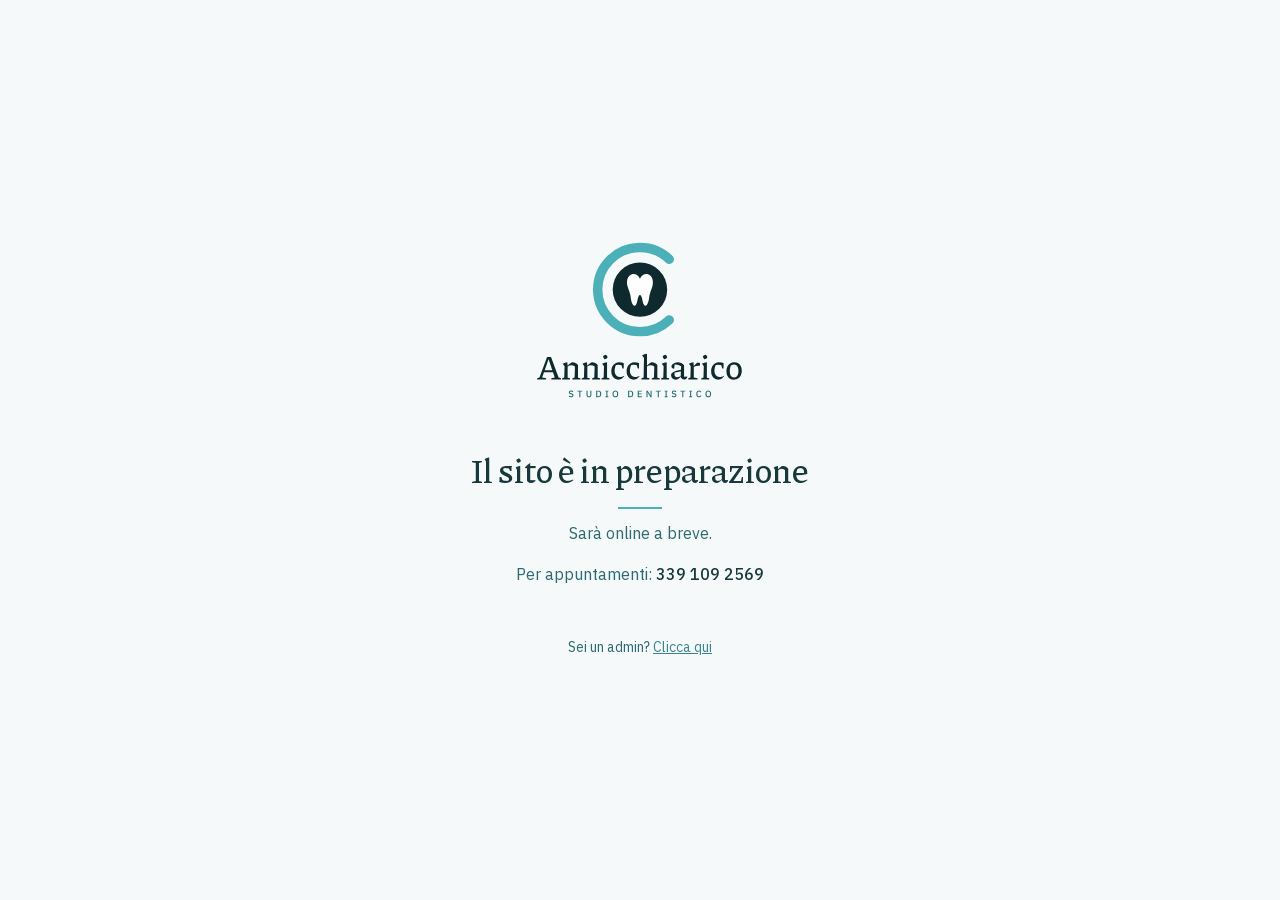
==== in-arrivo/index.html @ 16120950 "fix" ====
<!doctype html>
<html lang="it">
<head>
<meta charset="utf-8">
<meta name="viewport" content="width=device-width, initial-scale=1">
<meta name="robots" content="noindex">
<title>Studio Dentistico Annicchiarico, sito in preparazione</title>
<link rel="icon" href="/img/logo/favicon.svg" type="image/svg+xml">
<link rel="icon" type="image/png" sizes="32x32" href="/img/logo/favicon-32.png">
<link rel="stylesheet" href="/css/fonts.css">
<link rel="stylesheet" href="/in-arrivo/stile.css">
</head>
<body>
<main>
  <img class="logo" src="/img/logo/verticale.svg" alt="Studio Dentistico Annicchiarico">
  <h1>Il sito è in preparazione</h1>
  <p>Sarà online a breve.</p>
  <p class="contact">Per appuntamenti: <a href="tel:+393391092569">339 109 2569</a></p>
  <p class="admin">Sei un admin? <a href="/in-arrivo/accesso.html">Clicca qui</a></p>
</main>
</body>
</html>
---- css/fonts.css ----
/* Caratteri ospitati in locale: zero richieste a Google, quindi
   nessun trasferimento dell'IP del visitatore verso terzi.
   Sono font variabili: un file copre l'intervallo di pesi 400-500,
   e l'asse opsz adatta il disegno alla dimensione da solo.
   Solo sottoinsiemi latin e latin-ext. */

/* IBM Plex Sans — latin-ext */
@font-face {
  font-family: 'IBM Plex Sans';
  font-style: normal;
  font-weight: 400 500;
  font-display: swap;
  src: url(../fonts/ibm-plex-sans-latin-ext.woff2) format('woff2');
  unicode-range: U+0100-02BA, U+02BD-02C5, U+02C7-02CC, U+02CE-02D7, U+02DD-02FF, U+0304, U+0308, U+0329, U+1D00-1DBF, U+1E00-1E9F, U+1EF2-1EFF, U+2020, U+20A0-20AB, U+20AD-20C0, U+2113, U+2C60-2C7F, U+A720-A7FF;
}

/* IBM Plex Sans — latin */
@font-face {
  font-family: 'IBM Plex Sans';
  font-style: normal;
  font-weight: 400 500;
  font-display: swap;
  src: url(../fonts/ibm-plex-sans-latin.woff2) format('woff2');
  unicode-range: U+0000-00FF, U+0131, U+0152-0153, U+02BB-02BC, U+02C6, U+02DA, U+02DC, U+0304, U+0308, U+0329, U+2000-206F, U+20AC, U+2122, U+2191, U+2193, U+2212, U+2215, U+FEFF, U+FFFD;
}

/* Piazzolla — latin-ext */
@font-face {
  font-family: 'Piazzolla';
  font-style: normal;
  font-weight: 400 500;
  font-display: swap;
  src: url(../fonts/piazzolla-latin-ext.woff2) format('woff2');
  unicode-range: U+0100-02BA, U+02BD-02C5, U+02C7-02CC, U+02CE-02D7, U+02DD-02FF, U+0304, U+0308, U+0329, U+1D00-1DBF, U+1E00-1E9F, U+1EF2-1EFF, U+2020, U+20A0-20AB, U+20AD-20C0, U+2113, U+2C60-2C7F, U+A720-A7FF;
}

/* Piazzolla — latin */
@font-face {
  font-family: 'Piazzolla';
  font-style: normal;
  font-weight: 400 500;
  font-display: swap;
  src: url(../fonts/piazzolla-latin.woff2) format('woff2');
  unicode-range: U+0000-00FF, U+0131, U+0152-0153, U+02BB-02BC, U+02C6, U+02DA, U+02DC, U+0304, U+0308, U+0329, U+2000-206F, U+20AC, U+2122, U+2191, U+2193, U+2212, U+2215, U+FEFF, U+FFFD;
}
---- in-arrivo/stile.css ----
:root {
  --teal: #4cb0b8;
  --teal-dark: #39868d;
  --teal-deep: #17393c;
  --teal-text: #2b6a70;
  --paper: #f6f9f9;
}

* { box-sizing: border-box; }

html, body { height: 100%; }

body {
  margin: 0;
  display: grid;
  place-items: center;
  padding: 2rem 1.25rem;
  background: var(--paper);
  color: var(--teal-deep);
  font: 400 1rem/1.6 'IBM Plex Sans', system-ui, sans-serif;
  text-align: center;
}

main {
  width: 100%;
  max-width: 30rem;
  animation: rise 0.7s cubic-bezier(0.2, 0.7, 0.2, 1) both;
}

.logo { width: min(15rem, 70%); height: auto; margin: 0 auto 2.25rem; display: block; }

h1 {
  font-family: 'Piazzolla', Georgia, serif;
  font-weight: 500;
  font-size: clamp(1.6rem, 5vw, 2.1rem);
  line-height: 1.2;
  margin: 0 0 0.75rem;
}

h1::after {
  content: "";
  display: block;
  width: 2.75rem;
  height: 2px;
  margin: 1rem auto 0;
  background: var(--teal);
}

p { margin: 0 0 1rem; color: var(--teal-text); }

a { color: var(--teal-dark); }

.contact a { color: var(--teal-deep); font-weight: 500; text-decoration: none; }

.admin {
  margin-top: 3rem;
  font-size: 0.875rem;
  color: var(--teal-text);
}

form { display: grid; gap: 0.75rem; margin-top: 1.5rem; text-align: left; }

label { font-size: 0.875rem; font-weight: 500; }

input {
  font: inherit;
  width: 100%;
  padding: 0.8rem 0.9rem;
  border: 1px solid #c6d8d9;
  border-radius: 4px;
  background: #fff;
  color: var(--teal-deep);
}

input:focus-visible,
button:focus-visible,
a:focus-visible { outline: 2px solid var(--teal); outline-offset: 2px; }

button {
  font: inherit;
  font-weight: 500;
  padding: 0.85rem 1rem;
  border: 0;
  border-radius: 4px;
  background: var(--teal-deep);
  color: #fff;
  cursor: pointer;
}

button:hover { background: var(--teal-dark); }

.error {
  margin: 0;
  padding: 0.6rem 0.8rem;
  border-radius: 4px;
  background: #fbeaea;
  color: #8a2c2c;
  font-size: 0.9rem;
}

.back { display: inline-block; margin-top: 1.5rem; font-size: 0.875rem; }

@keyframes rise {
  from { opacity: 0; transform: translateY(10px); }
  to { opacity: 1; transform: none; }
}

@media (prefers-reduced-motion: reduce) {
  main { animation: none; }
}
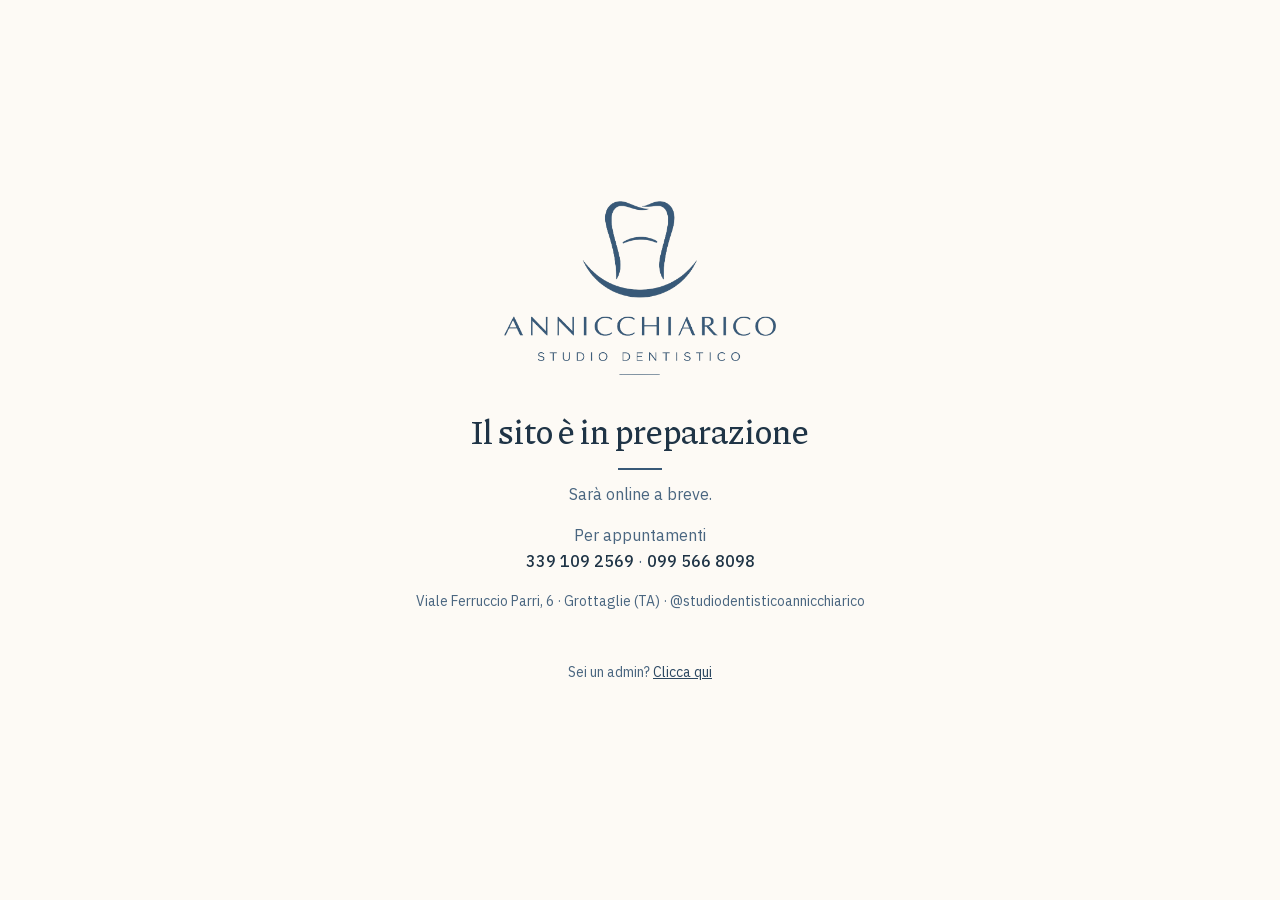
==== commit 1646e4da: "seo integrations" ====
--- a/in-arrivo/index.html
+++ b/in-arrivo/index.html
@@ -5,17 +5,19 @@
 <meta name="viewport" content="width=device-width, initial-scale=1">
 <meta name="robots" content="noindex">
 <title>Studio Dentistico Annicchiarico, sito in preparazione</title>
-<link rel="icon" href="/img/logo/favicon.svg" type="image/svg+xml">
 <link rel="icon" type="image/png" sizes="32x32" href="/img/logo/favicon-32.png">
+<link rel="apple-touch-icon" href="/img/logo/apple-touch.png">
+<meta name="theme-color" content="#FDFAF5">
 <link rel="stylesheet" href="/css/fonts.css">
 <link rel="stylesheet" href="/in-arrivo/stile.css">
 </head>
 <body>
 <main>
-  <img class="logo" src="/img/logo/verticale.svg" alt="Studio Dentistico Annicchiarico">
+  <img class="logo" src="/img/logo/logo-verticale-blu.png" alt="Studio Dentistico Annicchiarico" width="929" height="596">
   <h1>Il sito è in preparazione</h1>
   <p>Sarà online a breve.</p>
-  <p class="contact">Per appuntamenti: <a href="tel:+393391092569">339 109 2569</a></p>
+  <p class="contact">Per appuntamenti<br><a href="tel:+393391092569">339 109 2569</a> · <a href="tel:+390995668098">099 566 8098</a></p>
+  <p class="contact-sub">Viale Ferruccio Parri, 6 · Grottaglie (TA) · <a href="https://www.instagram.com/studiodentisticoannicchiarico/" target="_blank" rel="noopener">@studiodentisticoannicchiarico</a></p>
   <p class="admin">Sei un admin? <a href="/in-arrivo/accesso.html">Clicca qui</a></p>
 </main>
 </body>
--- a/in-arrivo/stile.css
+++ b/in-arrivo/stile.css
@@ -1,9 +1,10 @@
 :root {
-  --teal: #4cb0b8;
-  --teal-dark: #39868d;
-  --teal-deep: #17393c;
-  --teal-text: #2b6a70;
-  --paper: #f6f9f9;
+  /* colori del logo: blu #385978 su crema #FDFAF5 */
+  --blu: #385978;
+  --blu-medio: #2c4862;
+  --blu-scuro: #1f3446;
+  --blu-testo: #4a6680;
+  --paper: #fdfaf5;
 }
 
 * { box-sizing: border-box; }
@@ -16,7 +17,7 @@
   place-items: center;
   padding: 2rem 1.25rem;
   background: var(--paper);
-  color: var(--teal-deep);
+  color: var(--blu-scuro);
   font: 400 1rem/1.6 'IBM Plex Sans', system-ui, sans-serif;
   text-align: center;
 }
@@ -27,7 +28,7 @@
   animation: rise 0.7s cubic-bezier(0.2, 0.7, 0.2, 1) both;
 }
 
-.logo { width: min(15rem, 70%); height: auto; margin: 0 auto 2.25rem; display: block; }
+.logo { width: min(17rem, 75%); height: auto; margin: 0 auto 2.25rem; display: block; }
 
 h1 {
   font-family: 'Piazzolla', Georgia, serif;
@@ -43,19 +44,22 @@
   width: 2.75rem;
   height: 2px;
   margin: 1rem auto 0;
-  background: var(--teal);
+  background: var(--blu);
 }
 
-p { margin: 0 0 1rem; color: var(--teal-text); }
+p { margin: 0 0 1rem; color: var(--blu-testo); }
 
-a { color: var(--teal-dark); }
+a { color: var(--blu-medio); }
 
-.contact a { color: var(--teal-deep); font-weight: 500; text-decoration: none; }
+.contact-sub { font-size: 0.875rem; }
+.contact-sub a { color: inherit; text-decoration: none; }
+
+.contact a { color: var(--blu-scuro); font-weight: 500; text-decoration: none; }
 
 .admin {
   margin-top: 3rem;
   font-size: 0.875rem;
-  color: var(--teal-text);
+  color: var(--blu-testo);
 }
 
 form { display: grid; gap: 0.75rem; margin-top: 1.5rem; text-align: left; }
@@ -66,15 +70,15 @@
   font: inherit;
   width: 100%;
   padding: 0.8rem 0.9rem;
-  border: 1px solid #c6d8d9;
+  border: 1px solid #d3dce5;
   border-radius: 4px;
   background: #fff;
-  color: var(--teal-deep);
+  color: var(--blu-scuro);
 }
 
 input:focus-visible,
 button:focus-visible,
-a:focus-visible { outline: 2px solid var(--teal); outline-offset: 2px; }
+a:focus-visible { outline: 2px solid var(--blu); outline-offset: 2px; }
 
 button {
   font: inherit;
@@ -82,12 +86,12 @@
   padding: 0.85rem 1rem;
   border: 0;
   border-radius: 4px;
-  background: var(--teal-deep);
+  background: var(--blu-scuro);
   color: #fff;
   cursor: pointer;
 }
 
-button:hover { background: var(--teal-dark); }
+button:hover { background: var(--blu-medio); }
 
 .error {
   margin: 0;
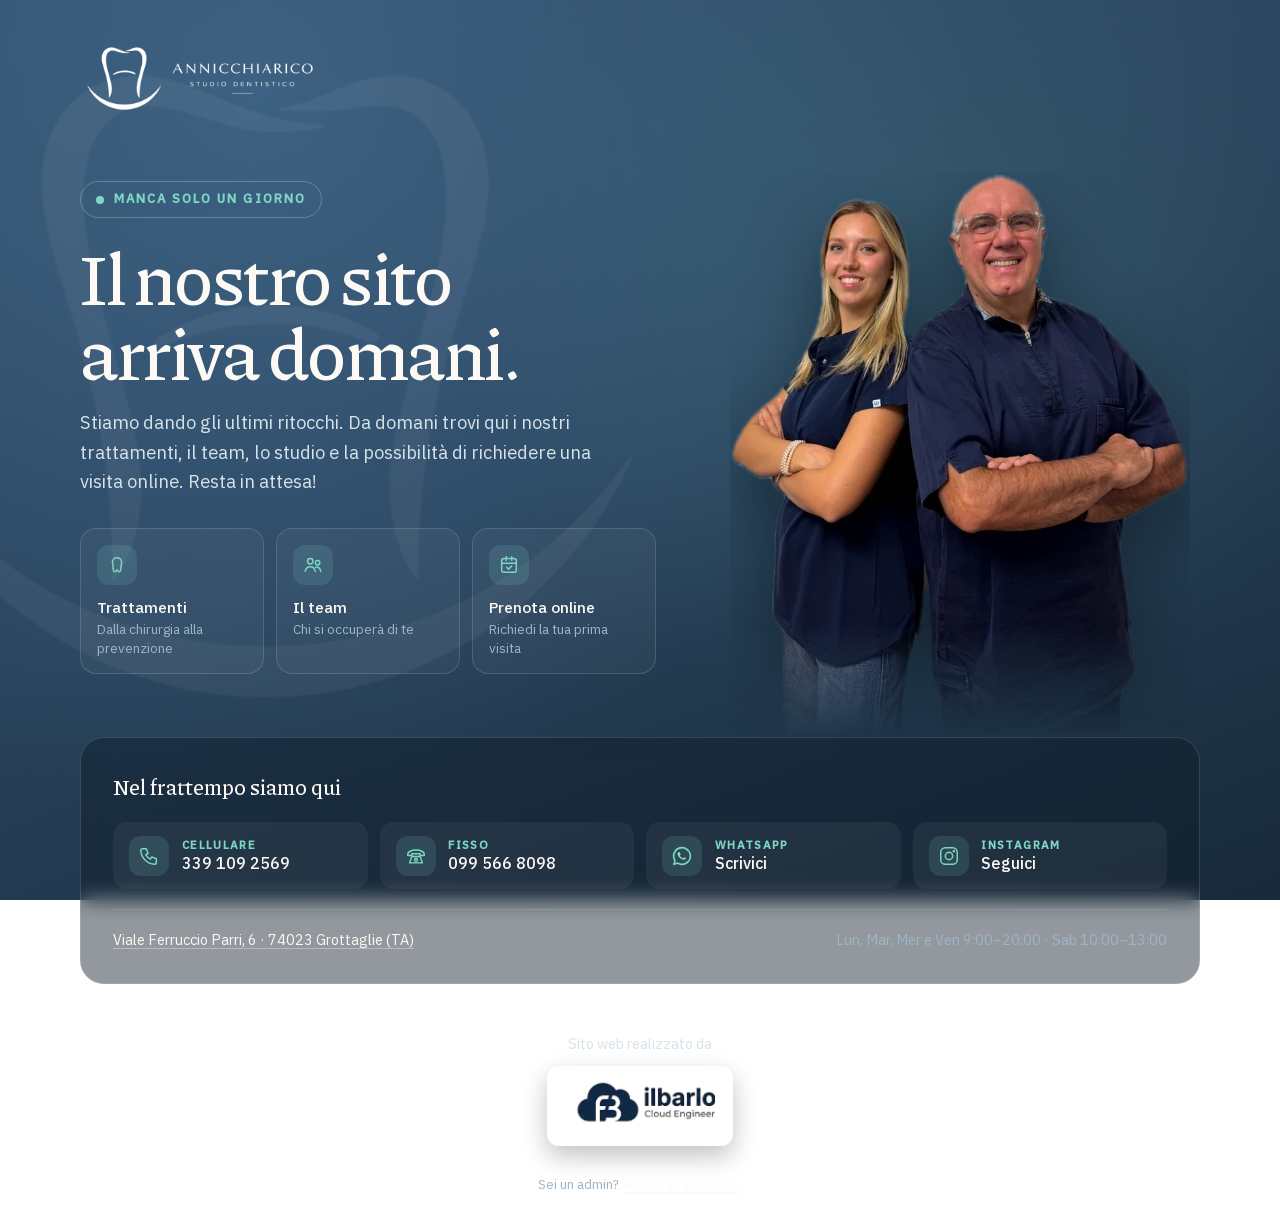
==== commit 1a1072b6: "final version, waiting for production" ====
--- a/in-arrivo/index.html
+++ b/in-arrivo/index.html
@@ -4,21 +4,89 @@
 <meta charset="utf-8">
 <meta name="viewport" content="width=device-width, initial-scale=1">
 <meta name="robots" content="noindex">
-<title>Studio Dentistico Annicchiarico, sito in preparazione</title>
+<title>Studio Dentistico Annicchiarico, il sito arriva domani</title>
+<meta name="description" content="Il nuovo sito dello Studio Dentistico Annicchiarico di Grottaglie sarà online da domani. Per appuntamenti: 339 109 2569 · 099 566 8098.">
 <link rel="icon" type="image/png" sizes="32x32" href="/img/logo/favicon-32.png">
 <link rel="apple-touch-icon" href="/img/logo/apple-touch.png">
-<meta name="theme-color" content="#FDFAF5">
+<meta name="theme-color" content="#28425b">
+<link rel="preload" href="/fonts/piazzolla-latin.woff2" as="font" type="font/woff2" crossorigin>
 <link rel="stylesheet" href="/css/fonts.css">
-<link rel="stylesheet" href="/in-arrivo/stile.css">
+<link rel="stylesheet" href="/in-arrivo/attesa.css?v=2">
 </head>
 <body>
-<main>
-  <img class="logo" src="/img/logo/logo-verticale-blu.png" alt="Studio Dentistico Annicchiarico" width="929" height="596">
-  <h1>Il sito è in preparazione</h1>
-  <p>Sarà online a breve.</p>
-  <p class="contact">Per appuntamenti<br><a href="tel:+393391092569">339 109 2569</a> · <a href="tel:+390995668098">099 566 8098</a></p>
-  <p class="contact-sub">Viale Ferruccio Parri, 6 · Grottaglie (TA) · <a href="https://www.instagram.com/studiodentisticoannicchiarico/" target="_blank" rel="noopener">@studiodentisticoannicchiarico</a></p>
-  <p class="admin">Sei un admin? <a href="/in-arrivo/accesso.html">Clicca qui</a></p>
+
+<main class="attesa">
+  <div class="wrap">
+    <header class="top">
+      <img class="logo" src="/img/logo/logo-orizzontale-bianco.png" alt="Studio Dentistico Annicchiarico" width="1304" height="420">
+    </header>
+
+    <section class="hero">
+      <div class="testo">
+        <p class="eyebrow"><span class="dot" aria-hidden="true"></span>Manca solo un giorno</p>
+        <h1>Il nostro sito arriva&nbsp;domani.</h1>
+        <p class="lede">Stiamo dando gli ultimi ritocchi. Da domani trovi qui i nostri trattamenti, il team, lo studio e la possibilità di richiedere una visita online. Resta in attesa!</p>
+
+        <ul class="presto" aria-label="Cosa troverai">
+          <li>
+            <span class="ico" aria-hidden="true"><svg viewBox="0 0 24 24"><path d="M7 9c0-3 2.2-5 5-5s5 2 5 5c0 2.2-.8 3-.8 6 0 2.2-1 4.5-2.2 4.5s-1.5-2.3-2-2.3-.8 2.3-2 2.3S7.8 17.2 7.8 15c0-3-.8-3.8-.8-6z"/></svg></span>
+            <span><strong>Trattamenti</strong>Dalla chirurgia alla prevenzione</span>
+          </li>
+          <li>
+            <span class="ico" aria-hidden="true"><svg viewBox="0 0 24 24"><circle cx="9" cy="8" r="3"/><circle cx="17" cy="9.5" r="2.4"/><path d="M3.5 19c.6-3.2 2.8-5 5.5-5s4.9 1.8 5.5 5"/><path d="M15 14.4c2.6-.6 5 .9 5.5 4.6"/></svg></span>
+            <span><strong>Il team</strong>Chi si occuperà di te</span>
+          </li>
+          <li>
+            <span class="ico" aria-hidden="true"><svg viewBox="0 0 24 24"><rect x="4" y="5" width="16" height="15" rx="2.5"/><path d="M4 10h16M9 3v4M15 3v4M9.5 14.5l2 2 3.5-3.5"/></svg></span>
+            <span><strong>Prenota online</strong>Richiedi la tua prima visita</span>
+          </li>
+        </ul>
+      </div>
+
+      <figure class="foto">
+        <picture>
+          <source type="image/webp" srcset="/in-arrivo/team-cutout.webp">
+          <img src="/in-arrivo/team-cutout.png" alt="Dr.ssa Alice Annicchiarico e Dr. Ciro Annicchiarico" width="673" height="826">
+        </picture>
+      </figure>
+    </section>
+
+    <section class="contatti" aria-label="Contatti">
+      <p class="contatti-titolo">Nel frattempo siamo qui</p>
+      <div class="contatti-grid">
+        <a class="contatto" href="tel:+393391092569">
+          <span class="ico" aria-hidden="true"><svg viewBox="0 0 24 24"><path d="M5 4h4l2 5-2.5 1.5a11 11 0 0 0 5 5L15 13l5 2v4a2 2 0 0 1-2 2A16 16 0 0 1 3 6a2 2 0 0 1 2-2"/></svg></span>
+          <span><small>Cellulare</small>339 109 2569</span>
+        </a>
+        <a class="contatto" href="tel:+390995668098">
+          <span class="ico" aria-hidden="true"><svg viewBox="0 0 24 24"><path d="M3 10c0-2.5 4-4.5 9-4.5s9 2 9 4.5v1.5h-4.5v-2h-9v2H3z"/><path d="M7.5 12.5h9l2.5 7H5z"/><circle cx="12" cy="16" r="1.6"/></svg></span>
+          <span><small>Fisso</small>099 566 8098</span>
+        </a>
+        <a class="contatto" href="https://wa.me/393391092569?text=Ciao%2C%20vorrei%20prenotare%20una%20visita" target="_blank" rel="noopener">
+          <span class="ico" aria-hidden="true"><svg viewBox="0 0 24 24"><path class="pieno" d="M12 2a10 10 0 0 0-8.6 15.1L2 22l5.1-1.3A10 10 0 1 0 12 2Zm0 18.2a8.1 8.1 0 0 1-4.2-1.2l-.3-.2-3 .8.8-2.9-.2-.3A8.2 8.2 0 1 1 12 20.2Zm4.5-6.1c-.2-.1-1.5-.7-1.7-.8-.2-.1-.4-.1-.6.1-.2.2-.7.8-.8.9-.1.2-.3.2-.5.1-.2-.1-1-.4-1.9-1.2-.7-.6-1.2-1.4-1.3-1.6-.1-.2 0-.4.1-.5.1-.1.2-.3.4-.4.1-.1.2-.2.2-.4.1-.2 0-.3 0-.4-.1-.1-.6-1.4-.8-1.9-.2-.5-.4-.4-.6-.4h-.5c-.2 0-.4.1-.6.3-.2.2-.8.8-.8 1.9s.8 2.2.9 2.4c.1.2 1.6 2.4 3.8 3.4.5.2 1 .4 1.3.5.5.2 1 .1 1.4.1.4-.1 1.3-.5 1.5-1.1.2-.5.2-1 .1-1.1-.1-.1-.2-.2-.4-.3Z"/></svg></span>
+          <span><small>WhatsApp</small>Scrivici</span>
+        </a>
+        <a class="contatto" href="https://www.instagram.com/studiodentisticoannicchiarico/" target="_blank" rel="noopener">
+          <span class="ico" aria-hidden="true"><svg viewBox="0 0 24 24"><rect x="3" y="3" width="18" height="18" rx="5"/><circle cx="12" cy="12" r="4"/><circle cx="17.3" cy="6.7" r="0.6"/></svg></span>
+          <span><small>Instagram</small>Seguici</span>
+        </a>
+      </div>
+      <p class="indirizzo">
+        <a href="https://maps.app.goo.gl/avrz6cpJVVbKCj4S8" target="_blank" rel="noopener">Viale Ferruccio Parri, 6 · 74023 Grottaglie (TA)</a>
+        <span>Lun, Mar, Mer e Ven 9:00–20:00 · Sab 10:00–13:00</span>
+      </p>
+    </section>
+
+    <a class="firma" href="https://www.instagram.com/il_barlo/" target="_blank" rel="noopener">
+      <span>Sito web realizzato da</span>
+      <span class="firma-chip"><img src="/in-arrivo/ilbarlo.png" alt="ilbarlo" width="618" height="238"></span>
+    </a>
+
+    <footer class="piede">
+      <p class="admin">Sei un admin? <a href="/in-arrivo/accesso.html">Accedi all'anteprima</a></p>
+    </footer>
+  </div>
 </main>
+
 </body>
 </html>
--- a/in-arrivo/attesa.css
+++ b/in-arrivo/attesa.css
@@ -0,0 +1,207 @@
+/* Pagina di attesa: blu del logo, filigrana del dente, foto dei dottori.
+   Solo questa pagina; accesso.html continua a usare stile.css. */
+:root {
+  --blu: #385978;
+  --blu-scuro: #1f3446;
+  --notte: #182a39;
+  --menta: #7ed6c4;
+  --crema: #fdfaf5;
+  --testo: #d6e2ea;
+  --tenue: #9fb4c4;
+  --linea: rgba(253, 250, 245, 0.14);
+}
+
+* { box-sizing: border-box; margin: 0; padding: 0; }
+html { -webkit-text-size-adjust: 100%; }
+html, body { min-height: 100%; overflow-x: hidden; }
+
+body {
+  font: 400 1rem/1.6 "IBM Plex Sans", system-ui, sans-serif;
+  color: var(--crema);
+  background:
+    radial-gradient(circle at 72% 30%, rgba(126, 214, 196, 0.12), transparent 42%),
+    radial-gradient(circle at 20% 10%, #3d6182 0%, transparent 55%),
+    linear-gradient(160deg, #32506c 0%, #28425b 50%, var(--notte) 100%);
+  background-attachment: fixed;
+}
+
+.attesa { position: relative; isolation: isolate; min-height: 100vh; min-height: 100dvh; }
+/* filigrana: il dente del logo, grande, appena visibile */
+.attesa::before {
+  content: "";
+  position: absolute;
+  z-index: -1;
+  top: 6%;
+  left: -8%;
+  width: min(46rem, 90vw);
+  aspect-ratio: 404 / 343;
+  background: url("/img/logo/marchio-bianco.png") center / contain no-repeat;
+  opacity: 0.05;
+  pointer-events: none;
+}
+
+.wrap { width: min(1120px, 100% - 2.5rem); margin-inline: auto; }
+
+a { color: inherit; }
+a:focus-visible { outline: 2px solid var(--menta); outline-offset: 3px; border-radius: 6px; }
+
+.top { padding-block: clamp(1.5rem, 4vw, 2.5rem) 0; }
+.logo { display: block; width: clamp(180px, 22vw, 240px); height: auto; }
+
+/* ---------- apertura ---------- */
+.hero {
+  display: grid;
+  grid-template-columns: minmax(0, 1.1fr) minmax(0, 0.9fr);
+  gap: clamp(1.5rem, 4vw, 4rem);
+  align-items: end;
+  margin-top: clamp(2rem, 5vw, 3.5rem);
+}
+.testo { padding-bottom: clamp(2rem, 5vw, 4rem); animation: su 0.8s cubic-bezier(0.2, 0.7, 0.2, 1) both; }
+
+.eyebrow {
+  display: inline-flex;
+  align-items: center;
+  gap: 0.6rem;
+  padding: 0.45rem 0.95rem;
+  border: 1px solid rgba(126, 214, 196, 0.4);
+  border-radius: 999px;
+  font-size: 0.8rem;
+  font-weight: 600;
+  letter-spacing: 0.16em;
+  text-transform: uppercase;
+  color: var(--menta);
+}
+.dot { width: 8px; height: 8px; border-radius: 50%; background: var(--menta); animation: battito 1.8s ease-in-out infinite; }
+
+h1 {
+  margin-top: 1.25rem;
+  font-family: "Piazzolla", Georgia, serif;
+  font-weight: 500;
+  font-size: clamp(2.6rem, 6vw, 4.6rem);
+  line-height: 1.02;
+  letter-spacing: -0.02em;
+  text-wrap: balance;
+}
+.lede { margin-top: 1.25rem; max-width: 34rem; font-size: clamp(1.02rem, 1.6vw, 1.15rem); color: var(--testo); }
+
+.presto { list-style: none; display: grid; grid-template-columns: repeat(3, minmax(0, 1fr)); gap: 0.75rem; margin-top: 2rem; max-width: 36rem; }
+.presto li {
+  display: flex;
+  flex-direction: column;
+  gap: 0.7rem;
+  padding: 1rem;
+  border: 1px solid var(--linea);
+  border-radius: 16px;
+  background: rgba(255, 255, 255, 0.04);
+  font-size: 0.85rem;
+  line-height: 1.35;
+  color: var(--tenue);
+}
+.presto strong { display: block; margin-bottom: 0.15rem; font-size: 0.98rem; font-weight: 500; color: var(--crema); }
+
+.ico {
+  display: inline-grid;
+  place-items: center;
+  flex: none;
+  width: 40px;
+  height: 40px;
+  border-radius: 12px;
+  background: rgba(126, 214, 196, 0.14);
+  color: var(--menta);
+}
+.ico svg { width: 22px; height: 22px; fill: none; stroke: currentColor; stroke-width: 1.6; stroke-linecap: round; stroke-linejoin: round; }
+.ico svg .pieno { fill: currentColor; stroke: none; }
+
+.foto { margin: 0; display: flex; justify-content: center; animation: su 0.9s cubic-bezier(0.2, 0.7, 0.2, 1) 0.15s both; }
+.foto img {
+  display: block;
+  width: 100%;
+  max-width: 460px;
+  height: auto;
+  filter: drop-shadow(0 28px 36px rgba(5, 14, 22, 0.5));
+  /* la base sfuma nella fascia dei contatti */
+  -webkit-mask-image: linear-gradient(to bottom, #000 80%, transparent 100%);
+  mask-image: linear-gradient(to bottom, #000 80%, transparent 100%);
+}
+
+/* ---------- contatti ---------- */
+.contatti {
+  position: relative;
+  margin-top: -1px;
+  padding: clamp(1.5rem, 3vw, 2rem);
+  border: 1px solid var(--linea);
+  border-radius: 24px;
+  background: rgba(15, 28, 40, 0.45);
+  -webkit-backdrop-filter: blur(10px);
+  backdrop-filter: blur(10px);
+}
+.contatti-titolo { font-family: "Piazzolla", Georgia, serif; font-size: 1.35rem; font-weight: 500; }
+.contatti-grid { display: grid; grid-template-columns: repeat(4, minmax(0, 1fr)); gap: 0.75rem; margin-top: 1.1rem; }
+.contatto {
+  display: flex;
+  align-items: center;
+  gap: 0.8rem;
+  min-width: 0;
+  padding: 0.85rem 1rem;
+  border-radius: 14px;
+  background: rgba(255, 255, 255, 0.05);
+  text-decoration: none;
+  font-weight: 500;
+  transition: background-color 0.2s ease, transform 0.2s ease;
+}
+.contatto:hover { background: rgba(126, 214, 196, 0.16); transform: translateY(-2px); }
+.contatto > span:last-child { min-width: 0; overflow-wrap: anywhere; line-height: 1.3; }
+.contatto small { display: block; font-size: 0.72rem; font-weight: 600; letter-spacing: 0.12em; text-transform: uppercase; color: var(--menta); }
+.indirizzo { display: flex; flex-wrap: wrap; justify-content: space-between; gap: 0.4rem 1.5rem; margin-top: 1.25rem; padding-top: 1.1rem; border-top: 1px solid var(--linea); font-size: 0.9rem; color: var(--tenue); }
+.indirizzo a { color: var(--crema); text-decoration-color: rgba(253, 250, 245, 0.35); text-underline-offset: 3px; }
+
+/* ---------- firma ---------- */
+.firma {
+  display: flex;
+  flex-direction: column;
+  align-items: center;
+  gap: 0.7rem;
+  width: max-content;
+  margin: clamp(2rem, 5vw, 3rem) auto 0;
+  text-decoration: none;
+  font-size: 0.9rem;
+  color: var(--testo);
+}
+.firma-chip {
+  display: block;
+  padding: 0.7rem 1.1rem;
+  background: #fff;
+  border-radius: 12px;
+  box-shadow: 0 10px 24px rgba(5, 14, 22, 0.25);
+  transition: transform 0.2s ease;
+}
+.firma:hover .firma-chip { transform: translateY(-2px); }
+.firma-chip img { display: block; width: 150px; height: auto; }
+
+/* ---------- piede ---------- */
+.piede { display: flex; flex-wrap: wrap; justify-content: center; gap: 0.5rem 1.5rem; padding-block: 1.75rem 2rem; font-size: 0.82rem; color: var(--tenue); }
+.piede a { color: var(--crema); text-underline-offset: 3px; }
+
+@keyframes su { from { opacity: 0; transform: translateY(14px); } to { opacity: 1; transform: none; } }
+@keyframes battito { 0%, 100% { opacity: 1; transform: scale(1); } 50% { opacity: 0.4; transform: scale(0.75); } }
+
+@media (max-width: 960px) {
+  .contatti-grid { grid-template-columns: repeat(2, minmax(0, 1fr)); }
+}
+
+@media (max-width: 760px) {
+  .hero { grid-template-columns: 1fr; gap: 0; }
+  .testo { padding-bottom: 1.5rem; }
+  .presto { grid-template-columns: 1fr; }
+  .presto li { flex-direction: row; align-items: center; }
+  .foto img { max-width: 340px; }
+  .attesa::before { top: 4%; left: 50%; transform: translateX(-50%); width: 110vw; opacity: 0.045; }
+}
+
+@media (max-width: 420px) {
+  .contatti-grid { grid-template-columns: 1fr; }
+}
+
+@media (prefers-reduced-motion: reduce) {
+  .testo, .foto, .dot { animation: none; }
+}
